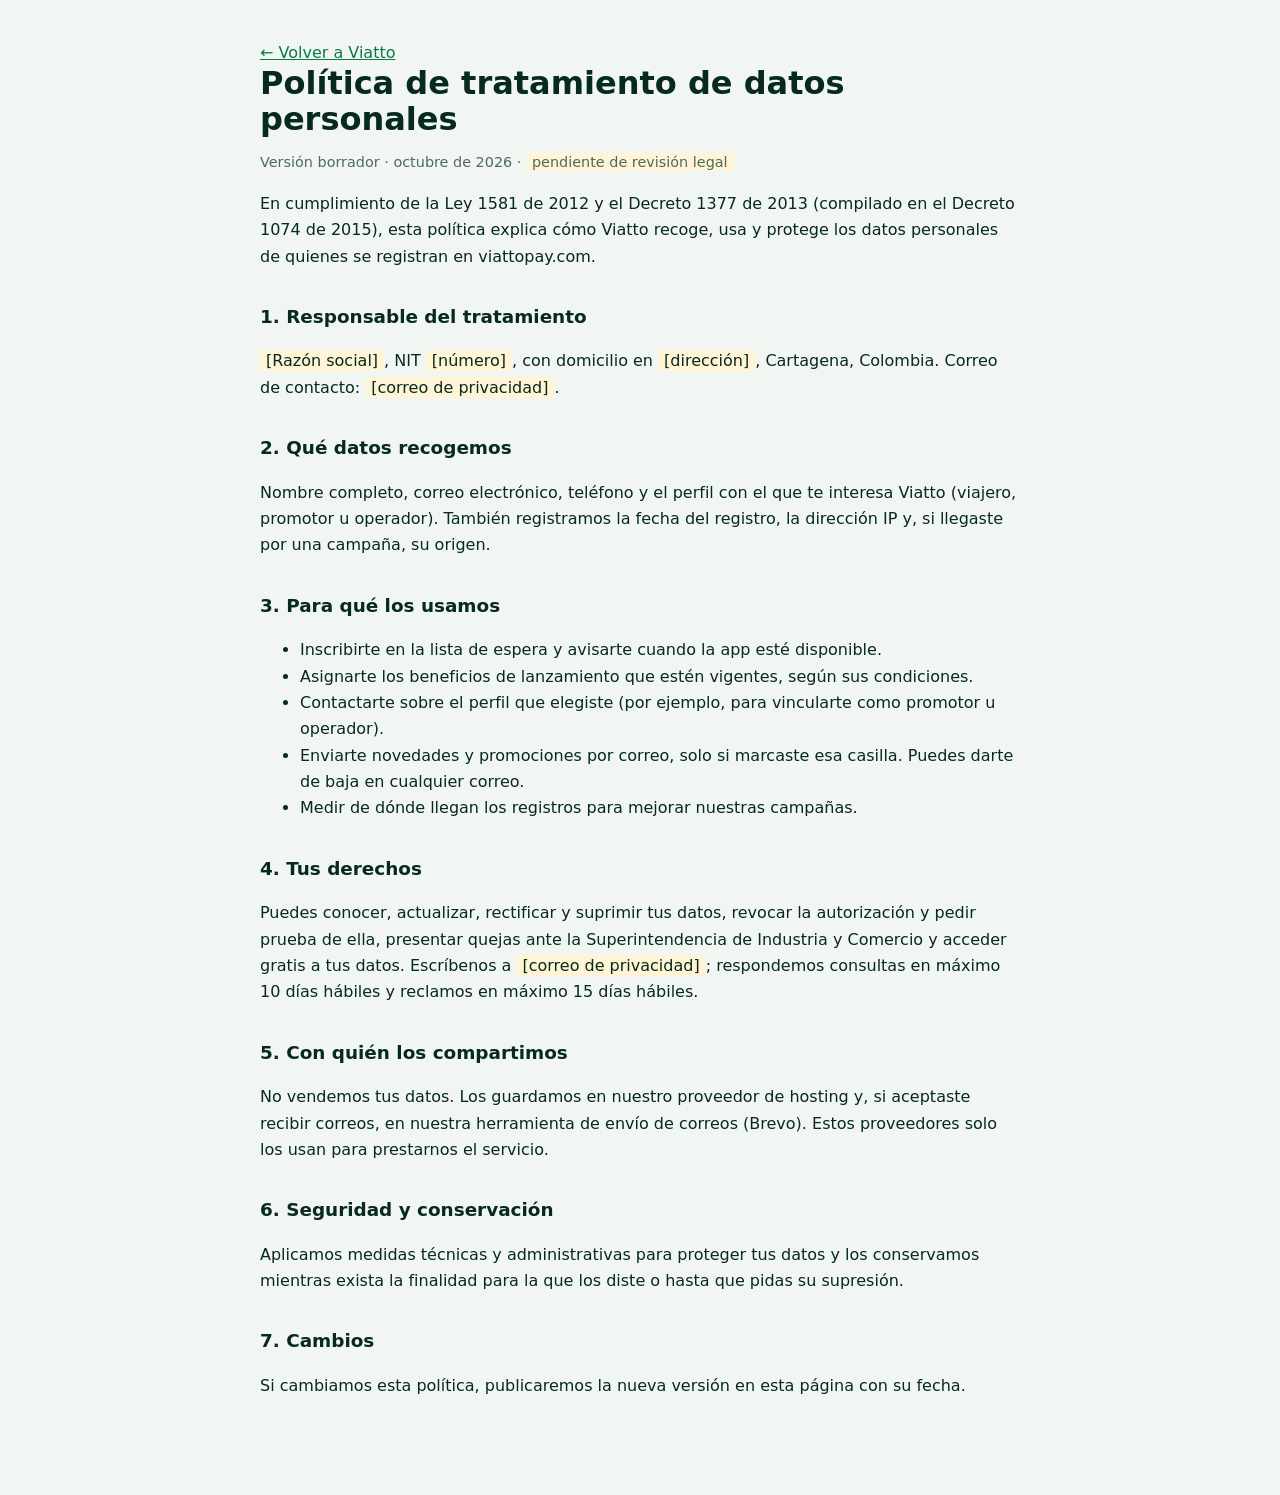
==== politica-de-privacidad.html @ a28ec389 "Formulario conectado a base de datos, panel de registros y envío a Brevo; política de privacidad Co-" ====
<!doctype html>
<html lang="es">
<head>
<meta charset="utf-8" />
<meta name="viewport" content="width=device-width, initial-scale=1" />
<title>Política de privacidad · Viatto</title>
<meta name="robots" content="noindex" />
<style>
  body { margin: 0; background: #F2F6F3; color: #062A1C; font: 16px/1.65 system-ui, -apple-system, "Segoe UI", sans-serif; }
  main { max-width: 760px; margin: 0 auto; padding: 40px 20px 80px; }
  h1 { font-size: 2rem; line-height: 1.1; margin: 0 0 6px; }
  h2 { font-size: 1.15rem; margin: 32px 0 8px; }
  .meta { color: #4E6A5D; font-size: 0.9rem; }
  .pendiente { background: #fff4d6; padding: 1px 6px; border-radius: 4px; }
  a { color: #0A7A43; }
</style>
</head>
<body>
<main>
  <a href="./">← Volver a Viatto</a>
  <h1>Política de tratamiento de datos personales</h1>
  <p class="meta">Versión borrador · octubre de 2026 · <span class="pendiente">pendiente de revisión legal</span></p>

  <p>En cumplimiento de la Ley 1581 de 2012 y el Decreto 1377 de 2013 (compilado en el Decreto 1074 de 2015), esta política explica cómo Viatto recoge, usa y protege los datos personales de quienes se registran en viattopay.com.</p>

  <h2>1. Responsable del tratamiento</h2>
  <p><span class="pendiente">[Razón social]</span>, NIT <span class="pendiente">[número]</span>, con domicilio en <span class="pendiente">[dirección]</span>, Cartagena, Colombia. Correo de contacto: <span class="pendiente">[correo de privacidad]</span>.</p>

  <h2>2. Qué datos recogemos</h2>
  <p>Nombre completo, correo electrónico, teléfono y el perfil con el que te interesa Viatto (viajero, promotor u operador). También registramos la fecha del registro, la dirección IP y, si llegaste por una campaña, su origen.</p>

  <h2>3. Para qué los usamos</h2>
  <ul>
    <li>Inscribirte en la lista de espera y avisarte cuando la app esté disponible.</li>
    <li>Asignarte los beneficios de lanzamiento que estén vigentes, según sus condiciones.</li>
    <li>Contactarte sobre el perfil que elegiste (por ejemplo, para vincularte como promotor u operador).</li>
    <li>Enviarte novedades y promociones por correo, solo si marcaste esa casilla. Puedes darte de baja en cualquier correo.</li>
    <li>Medir de dónde llegan los registros para mejorar nuestras campañas.</li>
  </ul>

  <h2>4. Tus derechos</h2>
  <p>Puedes conocer, actualizar, rectificar y suprimir tus datos, revocar la autorización y pedir prueba de ella, presentar quejas ante la Superintendencia de Industria y Comercio y acceder gratis a tus datos. Escríbenos a <span class="pendiente">[correo de privacidad]</span>; respondemos consultas en máximo 10 días hábiles y reclamos en máximo 15 días hábiles.</p>

  <h2>5. Con quién los compartimos</h2>
  <p>No vendemos tus datos. Los guardamos en nuestro proveedor de hosting y, si aceptaste recibir correos, en nuestra herramienta de envío de correos (Brevo). Estos proveedores solo los usan para prestarnos el servicio.</p>

  <h2>6. Seguridad y conservación</h2>
  <p>Aplicamos medidas técnicas y administrativas para proteger tus datos y los conservamos mientras exista la finalidad para la que los diste o hasta que pidas su supresión.</p>

  <h2>7. Cambios</h2>
  <p>Si cambiamos esta política, publicaremos la nueva versión en esta página con su fecha.</p>
</main>
</body>
</html>
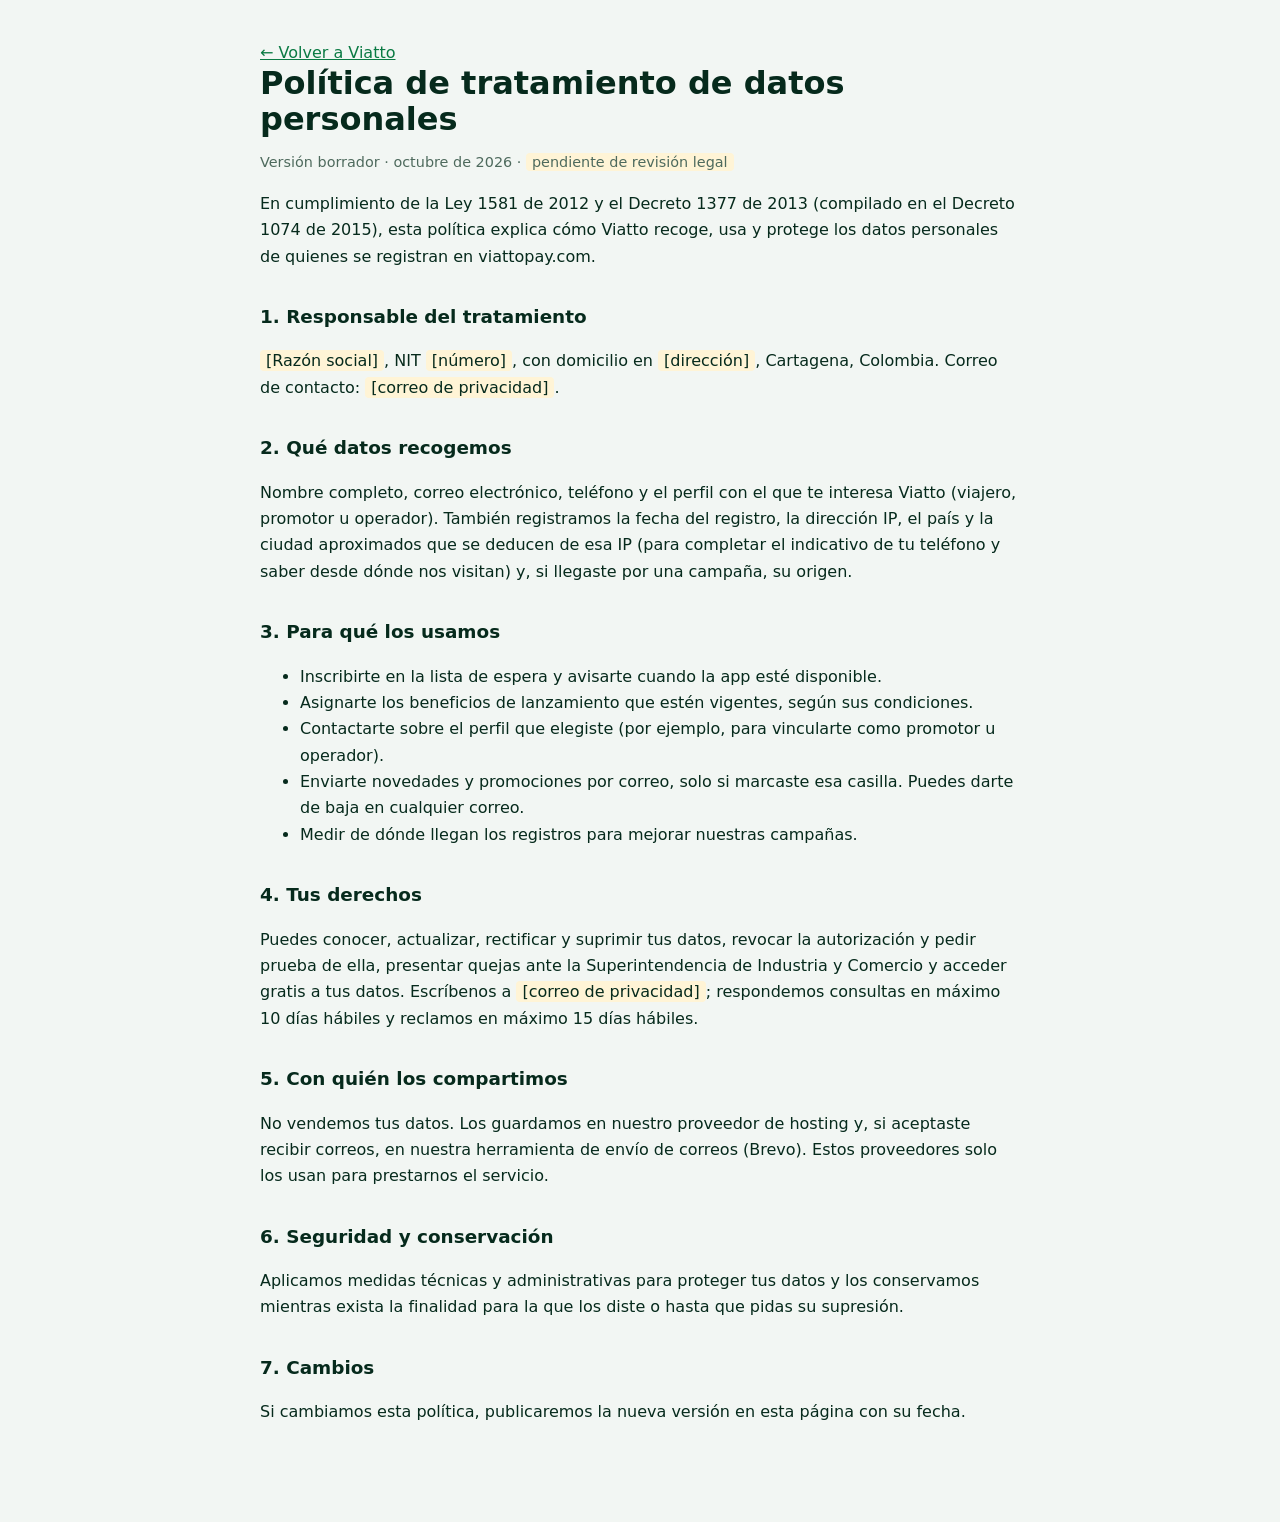
==== commit 8bba91aa: "País y ciudad por IP, indicativo automático en teléfonos y columna de país en el panel Co-Authored-B" ====
--- a/politica-de-privacidad.html
+++ b/politica-de-privacidad.html
@@ -27,7 +27,7 @@
   <p><span class="pendiente">[Razón social]</span>, NIT <span class="pendiente">[número]</span>, con domicilio en <span class="pendiente">[dirección]</span>, Cartagena, Colombia. Correo de contacto: <span class="pendiente">[correo de privacidad]</span>.</p>
 
   <h2>2. Qué datos recogemos</h2>
-  <p>Nombre completo, correo electrónico, teléfono y el perfil con el que te interesa Viatto (viajero, promotor u operador). También registramos la fecha del registro, la dirección IP y, si llegaste por una campaña, su origen.</p>
+  <p>Nombre completo, correo electrónico, teléfono y el perfil con el que te interesa Viatto (viajero, promotor u operador). También registramos la fecha del registro, la dirección IP, el país y la ciudad aproximados que se deducen de esa IP (para completar el indicativo de tu teléfono y saber desde dónde nos visitan) y, si llegaste por una campaña, su origen.</p>
 
   <h2>3. Para qué los usamos</h2>
   <ul>
